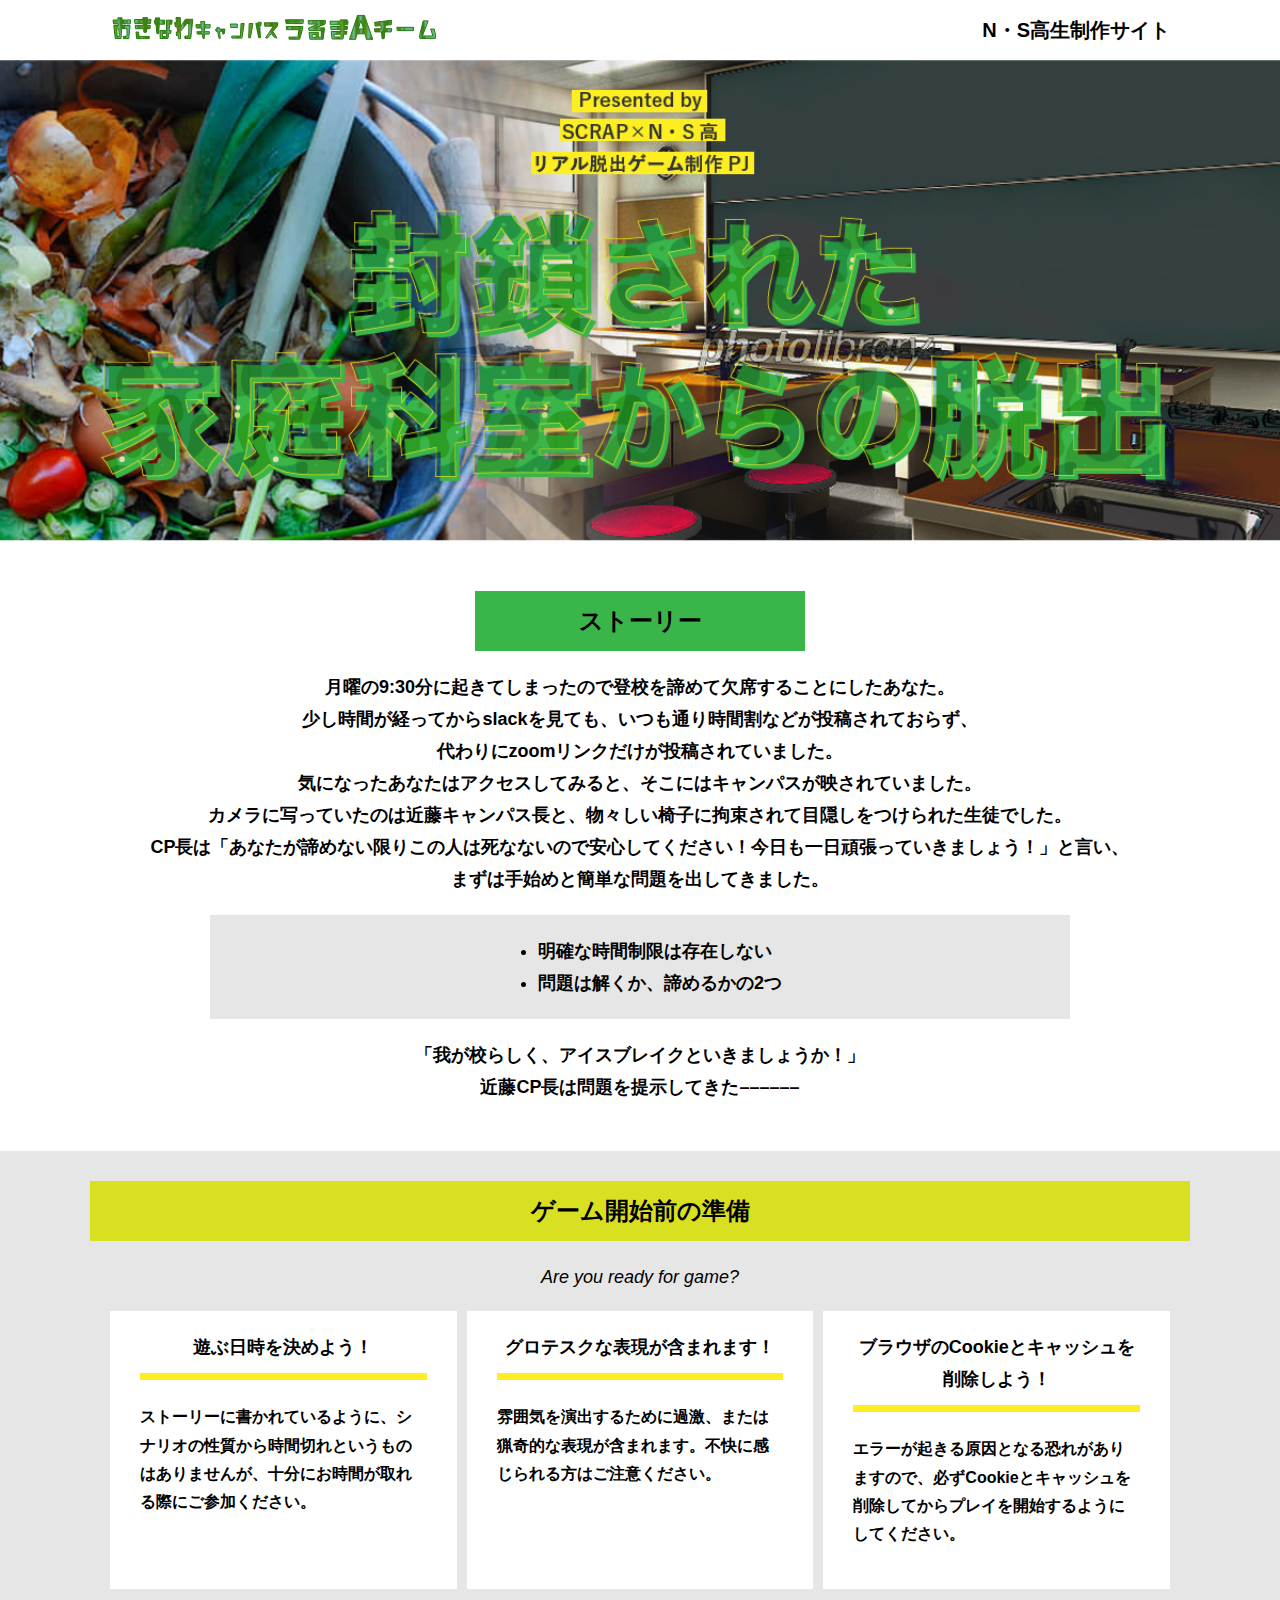
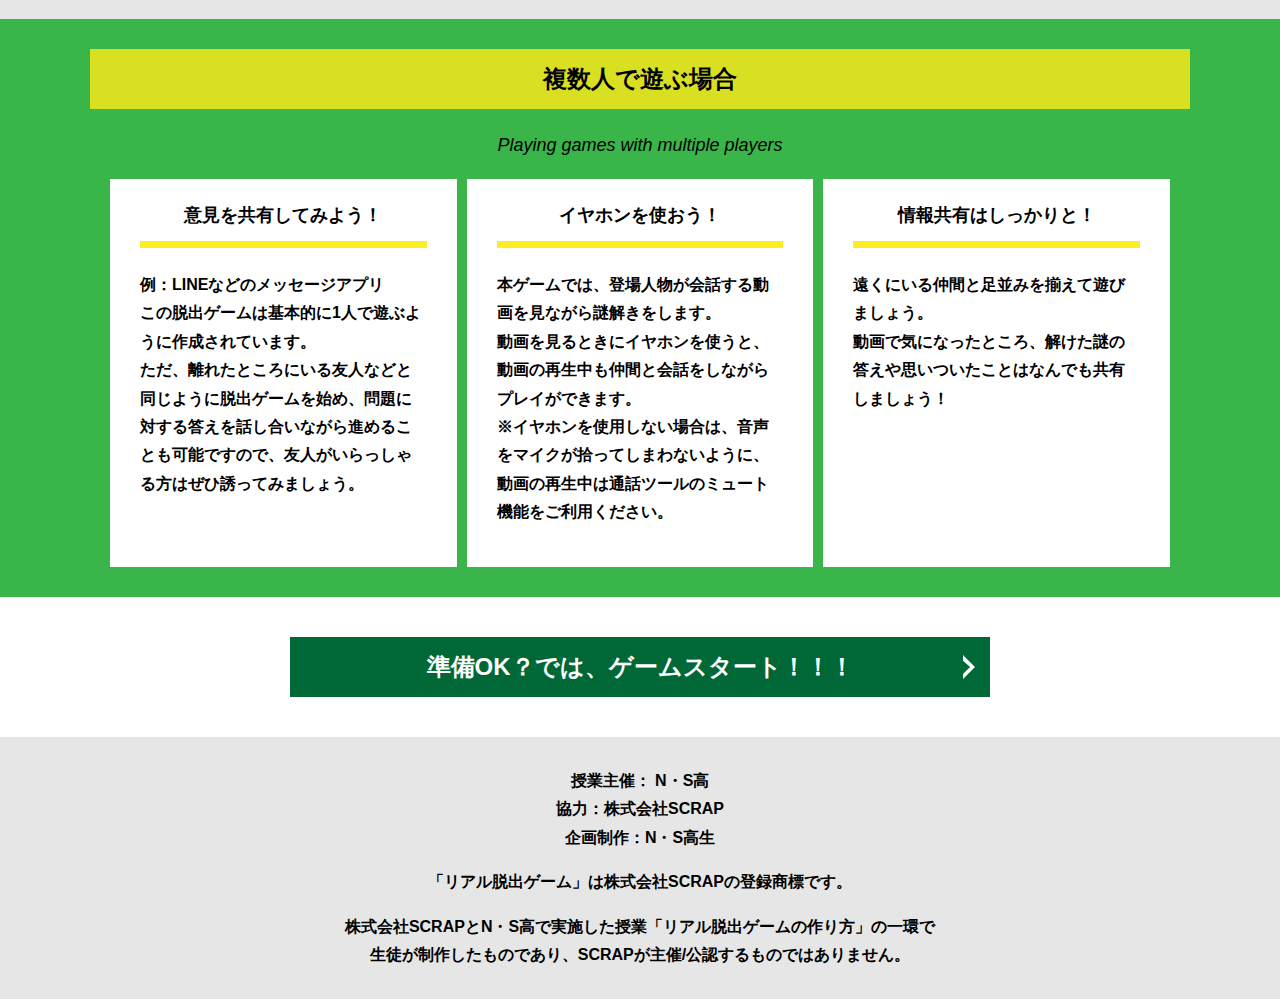
==== index.html @ 8af7d834 "Add files via upload" ====
<!DOCTYPE html>
<html lang="ja">
<head>
  <meta charset="UTF-8">
  <meta http-equiv="X-UA-Compatible" content="IE=edge">
  <meta name="viewport" content="width=device-width, initial-scale=1.0">
  <title>SHOW │ Project N</title>
  <link rel="stylesheet" href="assets/css/normalize.css">
  <link rel="stylesheet" href="assets/css/style.css">
</head>
<body>
  <svg width="0" height="0" class="hidden">
    <symbol xmlns="http://www.w3.org/2000/svg" viewBox="0 0 12.47 24.94" id="arrow" class="arrow_svg">
      <title>arrow</title>
      <polygon points="0 24.94 0 19.66 7.35 12.47 0 5.92 0 0 12.47 12.47 0 24.94"/>
    </symbol>
  </svg>
  <header class="header">
    <div class="container">
      <div class="header__logo"><img src="assets/images/logo.svg" alt="チームロゴ"></div>
      <div class="header__name">N・S高生制作サイト</div>
    </div>
  </header>
  <main class="main index-page">
    <!-- タイトルエリア　ここから -->
    <h1 class="main-title"><img src="assets/images/top-image.png" alt="Presented by SCRAP×N・S高リアル脱出ゲーム制作PJ 封鎖された家庭科室からの脱出"></h1>
    <!-- タイトルエリア　ここまで -->
    <section class="section section--story">
      <div class="container">
        <h2 class="section-title section-title--keycolor section-title--story">ストーリー</h2>
        <div class="story">
          <p class="text-center">月曜の9:30分に起きてしまったので登校を諦めて欠席することにしたあなた。<br>
            少し時間が経ってからslackを見ても、いつも通り時間割などが投稿されておらず、<br>
            代わりにzoomリンクだけが投稿されていました。<br>
            気になったあなたはアクセスしてみると、そこにはキャンパスが映されていました。<br>
            カメラに写っていたのは近藤キャンパス長と、物々しい椅子に拘束されて目隠しをつけられた生徒でした。<br>
            CP長は「あなたが諦めない限りこの人は死なないので安心してください！今日も一日頑張っていきましょう！」と言い、<br>
            まずは手始めと簡単な問題を出してきました。</p>
          <div class="story__note__outer bg-color--gray">
            <ul class="story__note">
              <li>明確な時間制限は存在しない</li>
              <li>問題は解くか、諦めるかの2つ</li>
            </ul>
          </div>
          <p class="text-center">「我が校らしく、アイスブレイクといきましょうか！」<br>
            近藤CP長は問題を提示してきた––––––</p>
        </div>
      </div>
    </section>
    <section class="section bg-color--gray">
      <div class="container">
        <h2 class="section-title">ゲーム開始前の準備</h2>
        <p class="font-eng text-center">Are you ready for game?</p>
        <!--
          class名"row"内のclass名"column"が横並びになります。
          改行する場合は以下のように追加してください。
          <div class="row">
            <div class="column">
              ～ 内容 ～
            </div>
          </div>
        -->
        <div class="row">
          <div class="column">
            <div class="card">
              <h3 class="card__title">遊ぶ日時を決めよう！</h3>
              <p class="card__content">ストーリーに書かれているように、シナリオの性質から時間切れというものはありませんが、十分にお時間が取れる際にご参加ください。</p>
            </div>
          </div>
          <div class="column">
            <div class="card">
              <h3 class="card__title">グロテスクな表現が含まれます！</h3>
              <p class="card__content">雰囲気を演出するために過激、または猟奇的な表現が含まれます。不快に感じられる方はご注意ください。</p>
            </div>
          </div>
          <div class="column">
            <div class="card">
              <h3 class="card__title">ブラウザのCookieとキャッシュを<br>削除しよう！</h3>
              <p class="card__content">エラーが起きる原因となる恐れがありますので、必ずCookieとキャッシュを削除してからプレイを開始するようにしてください。</p>
            </div>
          </div>
        </div>
      </div>
    </section>
    <section class="section bg-color--keycolor">
      <div class="container">
        <h2 class="section-title">複数人で遊ぶ場合</h2>
        <p class="font-eng text-center">Playing games with multiple players</p>
        <div class="row">
          <div class="column">
            <div class="card">
              <h3 class="card__title">意見を共有してみよう！</h3>
              <p class="card__content">例：LINEなどのメッセージアプリ<br>
                この脱出ゲームは基本的に1人で遊ぶように作成されています。<br>
                ただ、離れたところにいる友人などと同じように脱出ゲームを始め、問題に対する答えを話し合いながら進めることも可能ですので、友人がいらっしゃる方はぜひ誘ってみましょう。</p>
            </div>
          </div>
          <div class="column">
            <div class="card">
              <h3 class="card__title">イヤホンを使おう！</h3>
              <p class="card__content">本ゲームでは、登場人物が会話する動画を見ながら謎解きをします。<br>
                動画を見るときにイヤホンを使うと、動画の再生中も仲間と会話をしながらプレイができます。<br>
                ※イヤホンを使用しない場合は、音声をマイクが拾ってしまわないように、動画の再生中は通話ツールのミュート機能をご利用ください。</p>
            </div>
          </div>
          <div class="column">
            <div class="card">
              <h3 class="card__title">情報共有はしっかりと！</h3>
              <p class="card__content">遠くにいる仲間と足並みを揃えて遊びましょう。<br>
                動画で気になったところ、解けた謎の答えや思いついたことはなんでも共有しましょう！</p>
            </div>
          </div>
        </div>
      </div>
    </section>
    <section class="section">
      <div class="container">
        <a class="btn" href="main.html">準備OK？では、ゲームスタート！！！<svg class="btn__arrow"><use xlink:href="#arrow"></use></svg></a>
      </div>
    </section>
  </main>
  <footer class="footer section bg-color--gray">
    <div class="container">
      <p class="text-center">授業主催： N・S高<br>協力：株式会社SCRAP<br>企画制作：N・S高生</p>
      <p class="text-center">「リアル脱出ゲーム」は株式会社SCRAPの登録商標です。</p>
      <p class="text-center">株式会社SCRAPとN・S高で実施した授業「リアル脱出ゲームの作り方」の一環で<br>生徒が制作したものであり、SCRAPが主催/公認するものではありません。</p>
    </div>
  </footer>
</body>
</html>
---- assets/css/style.css ----
@charset "UTF-8";
/****************************
 * 共通CSSのテンプレートです。
*****************************/
*,
*::before,
*::after {
  -webkit-box-sizing: border-box;
          box-sizing: border-box;
}

html {
  font-size: 18px;
  -webkit-box-sizing: border-box;
          box-sizing: border-box;
}

body {
  overflow-x: hidden;
  font-family: "游ゴシック体", "Yu Gothic", YuGothic, "ヒラギノ角ゴ Pro", "Hiragino Kaku Gothic Pro", "メイリオ", "Meiryo", sans-serif;
  font-size: 18px;
  line-height: 1.77778;
  font-weight: bold;
  text-decoration: none;
  border: none;
  list-style: none;
  color: #000;
  margin: 0;
}

img {
  width: 100%;
}

figure {
  margin: 0;
}

figcaption {
  margin-top: 30px;
  font-size: 14px;
}

@media screen and (max-width: 767px) {
  figcaption {
    font-size: 13px;
  }
}

input[type=text] {
  font-size: 18px;
  border: none;
  padding: 25px 35px;
  display: block;
  margin: 0 auto;
  max-width: 580px;
  width: 100%;
}

::-webkit-input-placeholder {
  color: #999;
}

:-ms-input-placeholder {
  color: #999;
}

::-ms-input-placeholder {
  color: #999;
}

::placeholder {
  color: #999;
}

button {
  cursor: pointer;
  display: block;
  border: none;
  margin: 0 auto;
  background-color: #006837;
  color: #fff;
  width: 287px;
  height: 55px;
}

/*******************
* Layout
*******************/
.section {
  padding-top: 30px;
  padding-bottom: 30px;
}

.section--clear {
  /* ステージクリア画面 */
  position: fixed;
  display: none;
  /* 読み込み時に一瞬表示されるのを防ぐ */
  -webkit-box-pack: center;
      -ms-flex-pack: center;
          justify-content: center;
  -webkit-box-align: center;
      -ms-flex-align: center;
          align-items: center;
  top: 0;
  bottom: 0;
  left: 0;
  right: 0;
  z-index: 200;
}

.section--clear.isClear {
  display: -webkit-box;
  display: -ms-flexbox;
  display: flex;
}

.container {
  width: 1100px;
  padding-left: 20px;
  padding-right: 20px;
  margin: 0 auto;
}

@media screen and (max-width: 1100px) {
  .container {
    width: calc(100% - 40px);
  }
}

.row {
  display: -webkit-box;
  display: -ms-flexbox;
  display: flex;
  -ms-flex-line-pack: stretch;
      align-content: stretch;
  gap: 10px;
}

.row + .row {
  margin-top: 20px;
}

.column {
  width: 100%;
}

.card {
  background-color: #fff;
  margin-bottom: 20px;
  height: 100%;
}

.card__title {
  font-size: 18px;
  text-align: center;
  margin: 0;
  padding: 20px 30px;
  position: relative;
  cursor: pointer;
}

.card__content {
  -webkit-transition: all 0.3s;
  transition: all 0.3s;
  font-size: 16px;
  padding: 20px 30px;
  margin: 0;
  position: relative;
}

.card__content::before {
  display: block;
  content: '';
  width: calc(100% - 60px);
  height: 7px;
  background-color: #fcee21;
  position: absolute;
  top: -10px;
  left: 30px;
}

.hint-page .card {
  height: auto;
}

.hint-page .card__content {
  display: none;
  text-align: center;
}

.hint-page .card__arrow {
  position: absolute;
  top: calc(50% - 12px);
  right: 45px;
  -webkit-transform: rotate(90deg);
          transform: rotate(90deg);
  -webkit-transition: all 0.3s;
  transition: all 0.3s;
  fill: #009245;
  width: 12px;
  height: 24px;
}

.hint-page .card.is-open .card__content {
  display: block;
}

.hint-page .card.is-open .card__arrow {
  -webkit-transform: rotate(-90deg);
          transform: rotate(-90deg);
}

.box {
  padding: 35px 30px;
}

.youtube {
  position: relative;
  width: 100%;
  padding-top: 56.25%;
}

.youtube iframe {
  position: absolute;
  top: 0;
  left: 0;
  width: 100%;
  height: 100%;
}

.youtube__container {
  max-width: 800px;
  margin: 0 auto;
}

/*********************
* Color
*********************/
.bg-color--keycolor {
  background-color: #39b54a;
}

.bg-color--subcolor {
  background-color: #d9e021;
}

.bg-color--gray {
  background-color: #e6e6e6;
}

/*********************
* title
**********************/
.main-title {
  margin: 0;
}

.sub-title {
  text-align: center;
  font-size: 18px;
  line-height: 1.66667;
}

.sub-title__bg {
  background-color: #fcee21;
  padding-left: 1rem;
  padding-right: 1rem;
}

.section-title {
  font-size: 24px;
  line-height: 1.75;
  text-align: center;
  padding: 9px 20px;
  background-color: #d9e021;
  margin: 0 -20px 20px -20px;
}

.section-title__stage {
  display: inline-block;
  margin-right: 2rem;
}

.section-title--keycolorlight {
  background-color: #8cc63f;
}

.section-title--keycolorlight .section-title__stage {
  color: #fff;
}

.section-title--keycolor {
  background-color: #39b54a;
}

.section-title--story {
  width: 330px;
  margin: 0 auto 20px;
}

.section-title--border {
  position: relative;
  font-size: 30px;
  text-align: center;
  line-height: 1.06667;
  margin: 0;
  padding-bottom: 15px;
  color: #006837;
}

.section-title--border::after {
  position: absolute;
  bottom: 0;
  left: calc(50% - 95px);
  display: block;
  content: '';
  background-color: #fff;
  height: 2.6px;
  width: 190px;
}

/******************
* text
******************/
.font-eng {
  font-style: italic;
  font-weight: normal;
}

/*************************
* Button
*************************/
.btn {
  display: block;
  text-decoration: none;
  cursor: pointer;
  background-color: #006837;
  color: #fff;
  font-size: 24px;
  line-height: 1.54167;
  text-align: center;
  padding: 11.5px;
  width: calc(100% - 40px);
  max-width: 700px;
  margin: 10px auto;
  position: relative;
}

.btn:hover {
  opacity: 0.7;
}

.btn__arrow {
  position: absolute;
  top: calc(50% - 12px);
  right: 15px;
  fill: #fff;
  width: 12px;
  height: 24px;
}

/****************
* header
*****************/
.header {
  background-color: #fff;
  height: 60px;
}

.header .container {
  display: -webkit-box;
  display: -ms-flexbox;
  display: flex;
  -webkit-box-pack: justify;
      -ms-flex-pack: justify;
          justify-content: space-between;
  -webkit-box-align: center;
      -ms-flex-align: center;
          align-items: center;
  height: 100%;
}

.header__logo {
  width: 330px;
  height: 42px;
}

.header__name {
  font-size: 20px;
  line-height: 1.1;
}

.footer {
  font-size: 16px;
}

.footer p:first-child {
  margin-top: 0;
}

.footer p:last-child {
  margin-bottom: 0;
}

/********************
* main
********************/
.story__note {
  margin: 0;
}

.story__note__outer {
  width: 860px;
  display: -webkit-box;
  display: -ms-flexbox;
  display: flex;
  padding: 20px;
  margin: 20px auto;
  -webkit-box-pack: center;
      -ms-flex-pack: center;
          justify-content: center;
}

@media screen and (max-width: 940px) {
  .story__note__outer {
    width: 100%;
  }
}

.stage-column__container + .stage-column__container {
  border-top: 2px solid #fff;
}

.answer {
  font-size: 18px;
  margin-bottom: 20px;
  line-height: 80px;
  word-spacing: 20px;
}

.err-message {
  color: #c1272d;
  font-size: 18px;
  text-align: center;
}

.link-hint {
  text-align: center;
  display: block;
  margin-top: 20px;
}

.clear-message {
  background-color: #d9e021;
  padding: 30px 30px 60px;
  position: relative;
}

.clear-message__title {
  position: relative;
  display: block;
  text-align: center;
  color: #006837;
  font-size: 30px;
  padding-bottom: 10px;
  margin-bottom: 35px;
}

.clear-message__title::after {
  content: '';
  position: absolute;
  display: block;
  width: 183px;
  height: 2px;
  background-color: #fff;
  bottom: 0;
  left: calc(50% - (183px/2));
}

.clear-message__content {
  text-align: center;
}

.clear-message__btn {
  position: absolute;
  bottom: -30px;
  left: calc(50% - 144px);
  width: 288px;
  margin: 0;
}

/********************
* Utility
********************/
.text-center {
  text-align: center;
}

.text-left {
  text-align: left;
}

.text-right {
  text-align: right;
}

.hidden {
  display: none;
}
/*# sourceMappingURL=style.css.map */
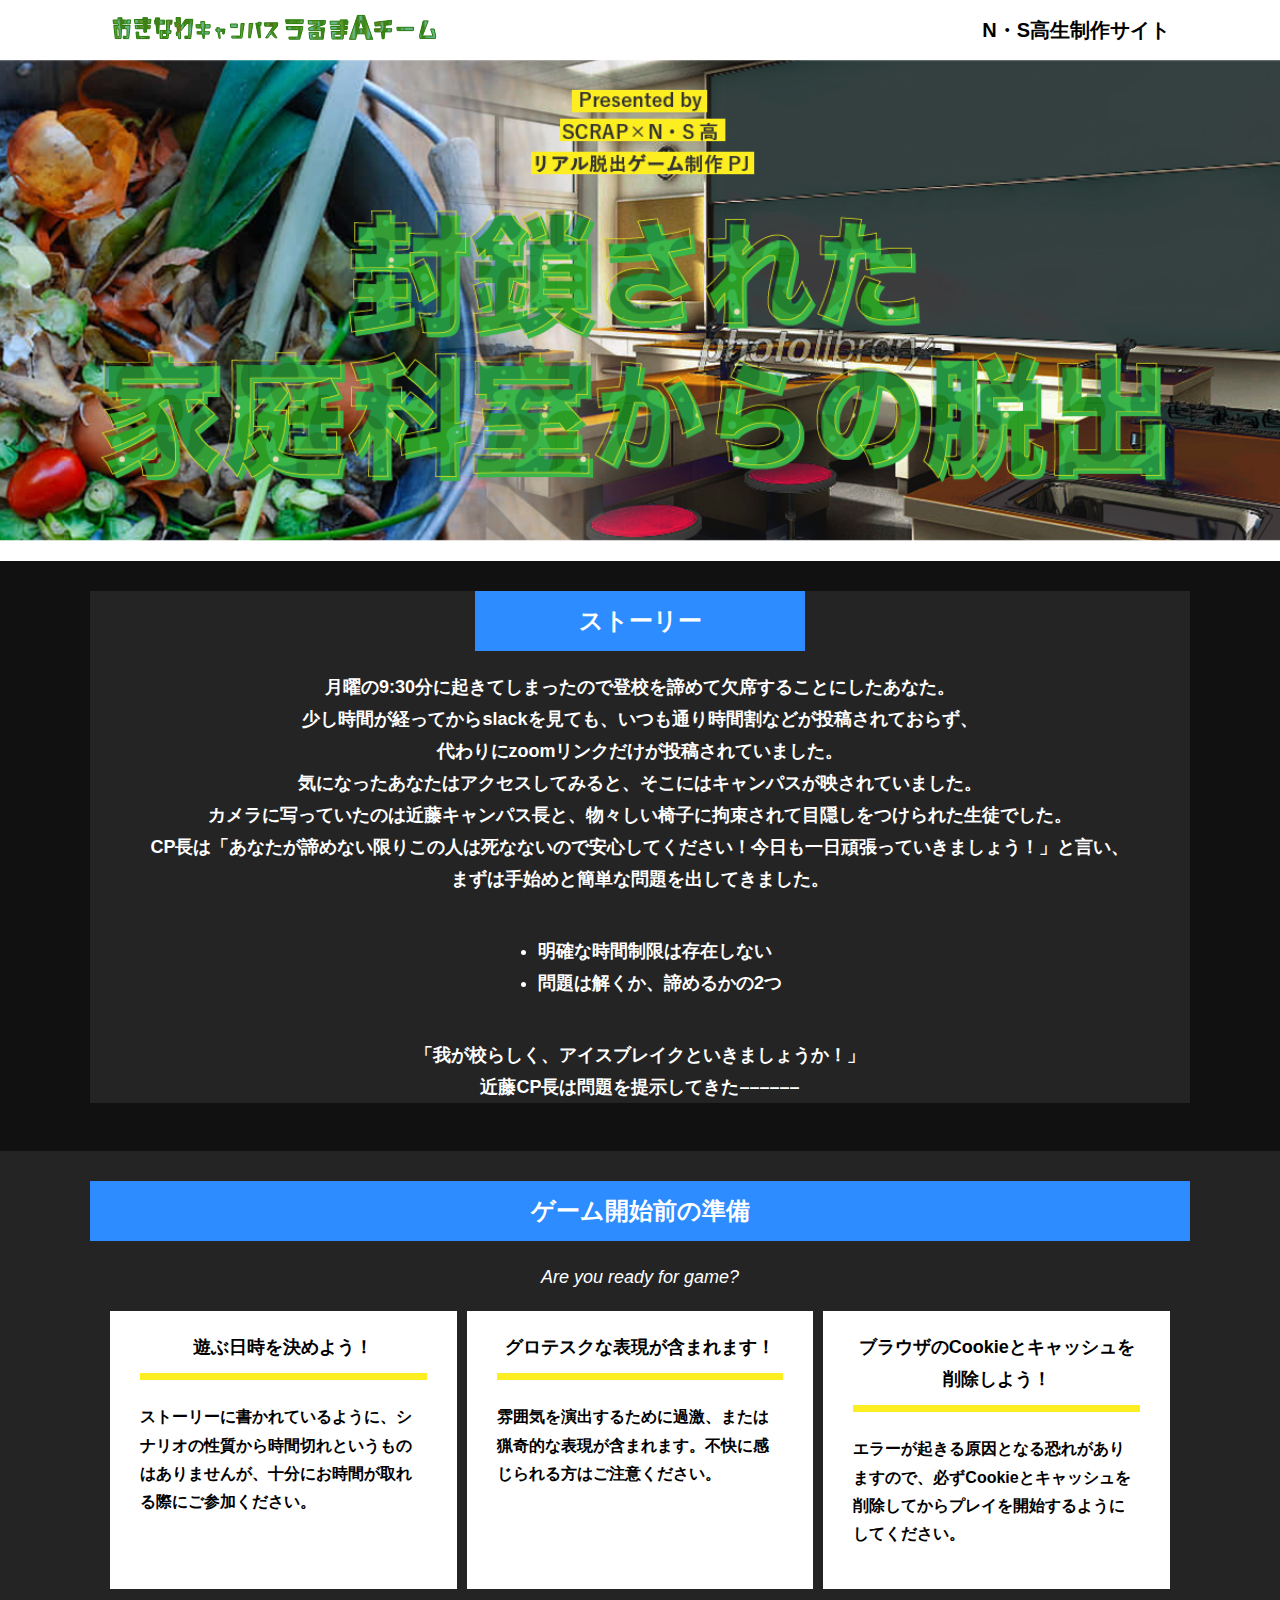
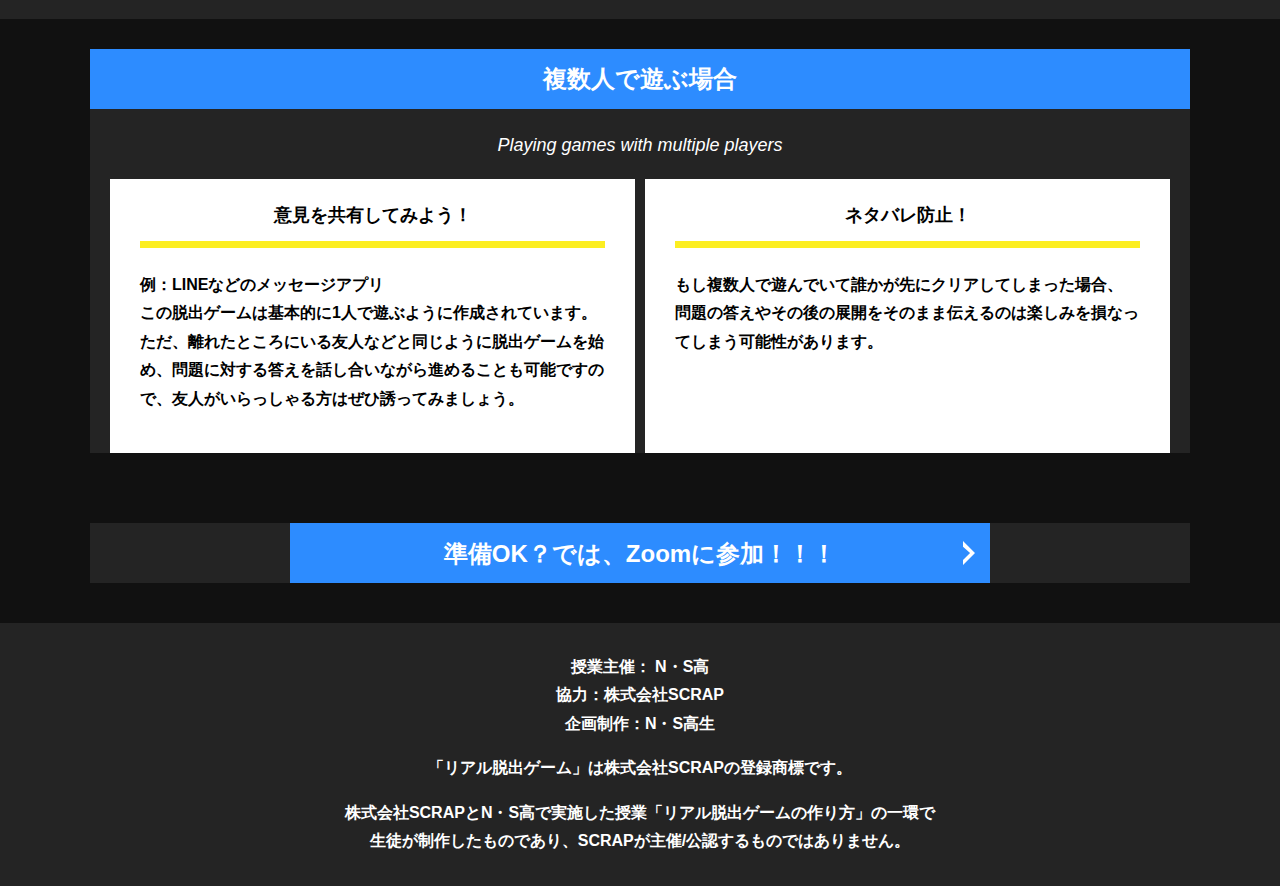
==== commit e382c744: "Update index.html" ====
--- a/index.html
+++ b/index.html
@@ -97,17 +97,9 @@
           </div>
           <div class="column">
             <div class="card">
-              <h3 class="card__title">イヤホンを使おう！</h3>
-              <p class="card__content">本ゲームでは、登場人物が会話する動画を見ながら謎解きをします。<br>
-                動画を見るときにイヤホンを使うと、動画の再生中も仲間と会話をしながらプレイができます。<br>
-                ※イヤホンを使用しない場合は、音声をマイクが拾ってしまわないように、動画の再生中は通話ツールのミュート機能をご利用ください。</p>
-            </div>
-          </div>
-          <div class="column">
-            <div class="card">
-              <h3 class="card__title">情報共有はしっかりと！</h3>
-              <p class="card__content">遠くにいる仲間と足並みを揃えて遊びましょう。<br>
-                動画で気になったところ、解けた謎の答えや思いついたことはなんでも共有しましょう！</p>
+              <h3 class="card__title">ネタバレ防止！</h3>
+              <p class="card__content">もし複数人で遊んでいて誰かが先にクリアしてしまった場合、<br>
+                問題の答えやその後の展開をそのまま伝えるのは楽しみを損なってしまう可能性があります。</p>
             </div>
           </div>
         </div>
@@ -115,7 +107,7 @@
     </section>
     <section class="section">
       <div class="container">
-        <a class="btn" href="main.html">準備OK？では、ゲームスタート！！！<svg class="btn__arrow"><use xlink:href="#arrow"></use></svg></a>
+        <a class="btn" href="main.html">準備OK？では、Zoomに参加！！！<svg class="btn__arrow"><use xlink:href="#arrow"></use></svg></a>
       </div>
     </section>
   </main>
--- a/assets/css/style.css
+++ b/assets/css/style.css
@@ -78,7 +78,7 @@
   display: block;
   border: none;
   margin: 0 auto;
-  background-color: #006837;
+  background-color: #2d8cff;
   color: #fff;
   width: 287px;
   height: 55px;
@@ -88,6 +88,7 @@
 * Layout
 *******************/
 .section {
+  background-color: #111111;
   padding-top: 30px;
   padding-bottom: 30px;
 }
@@ -117,6 +118,8 @@
 }
 
 .container {
+  background-color: #242424;
+  color: white;
   width: 1100px;
   padding-left: 20px;
   padding-right: 20px;
@@ -143,6 +146,7 @@
 }
 
 .column {
+  color: black;
   width: 100%;
 }
 
@@ -239,15 +243,15 @@
 * Color
 *********************/
 .bg-color--keycolor {
-  background-color: #39b54a;
+  background-color: #111111;
 }
 
 .bg-color--subcolor {
-  background-color: #d9e021;
+  background-color: #2d8cff;
 }
 
 .bg-color--gray {
-  background-color: #e6e6e6;
+  background-color: #242424;
 }
 
 /*********************
@@ -270,11 +274,12 @@
 }
 
 .section-title {
+  
   font-size: 24px;
   line-height: 1.75;
   text-align: center;
   padding: 9px 20px;
-  background-color: #d9e021;
+  background-color: #2d8cff;
   margin: 0 -20px 20px -20px;
 }
 
@@ -284,7 +289,7 @@
 }
 
 .section-title--keycolorlight {
-  background-color: #8cc63f;
+  background-color: #2d8cff;
 }
 
 .section-title--keycolorlight .section-title__stage {
@@ -292,7 +297,7 @@
 }
 
 .section-title--keycolor {
-  background-color: #39b54a;
+  background-color: #2d8cff;
 }
 
 .section-title--story {
@@ -307,7 +312,7 @@
   line-height: 1.06667;
   margin: 0;
   padding-bottom: 15px;
-  color: #006837;
+  color: white;
 }
 
 .section-title--border::after {
@@ -336,7 +341,7 @@
   display: block;
   text-decoration: none;
   cursor: pointer;
-  background-color: #006837;
+  background-color: #2d8cff;
   color: #fff;
   font-size: 24px;
   line-height: 1.54167;
@@ -370,6 +375,8 @@
 }
 
 .header .container {
+  color: black;
+  background-color: white;
   display: -webkit-box;
   display: -ms-flexbox;
   display: flex;
@@ -447,13 +454,14 @@
 }
 
 .link-hint {
+  color: #0865cc;
   text-align: center;
   display: block;
   margin-top: 20px;
 }
 
 .clear-message {
-  background-color: #d9e021;
+  background-color: #ffffff;
   padding: 30px 30px 60px;
   position: relative;
 }
@@ -462,7 +470,7 @@
   position: relative;
   display: block;
   text-align: center;
-  color: #006837;
+  color: #000000;
   font-size: 30px;
   padding-bottom: 10px;
   margin-bottom: 35px;
@@ -480,6 +488,7 @@
 }
 
 .clear-message__content {
+  color: black;
   text-align: center;
 }
 
@@ -509,4 +518,4 @@
 .hidden {
   display: none;
 }
-/*# sourceMappingURL=style.css.map */+/*# sourceMappingURL=style.css.map */
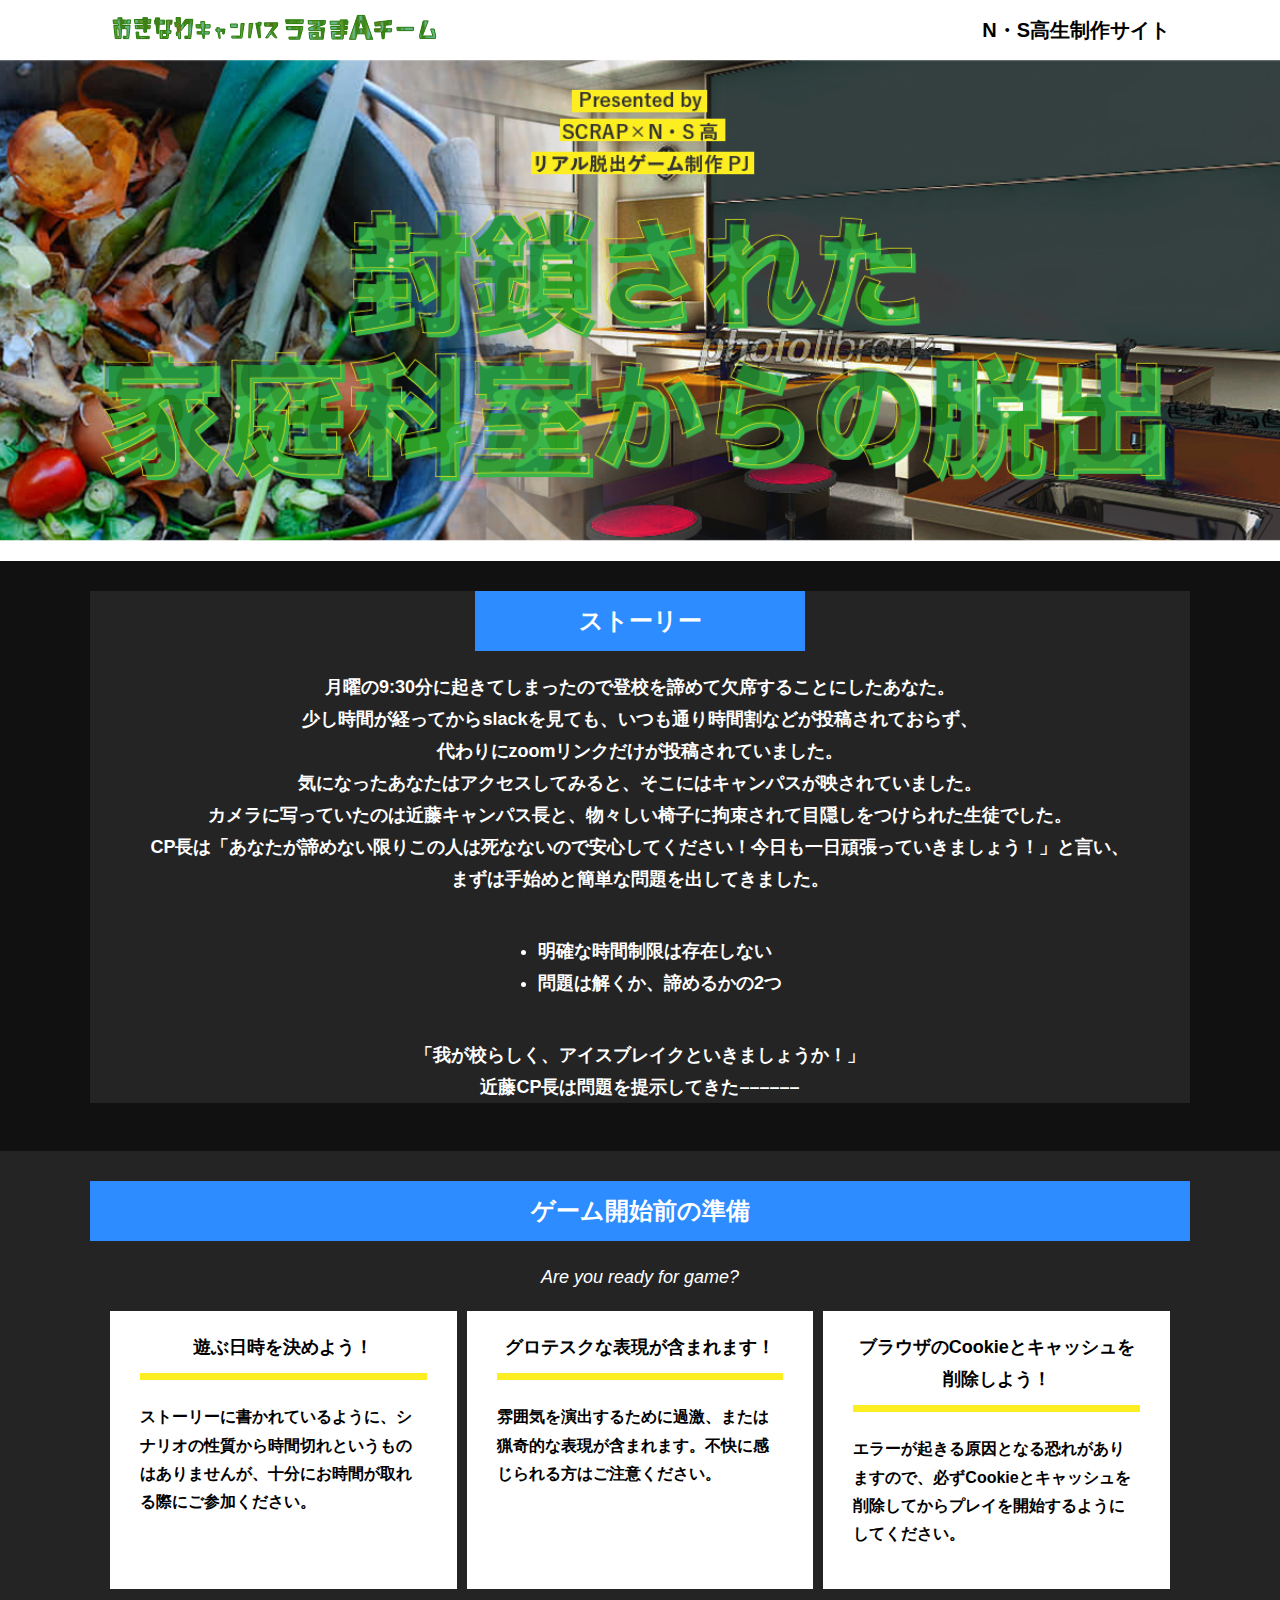
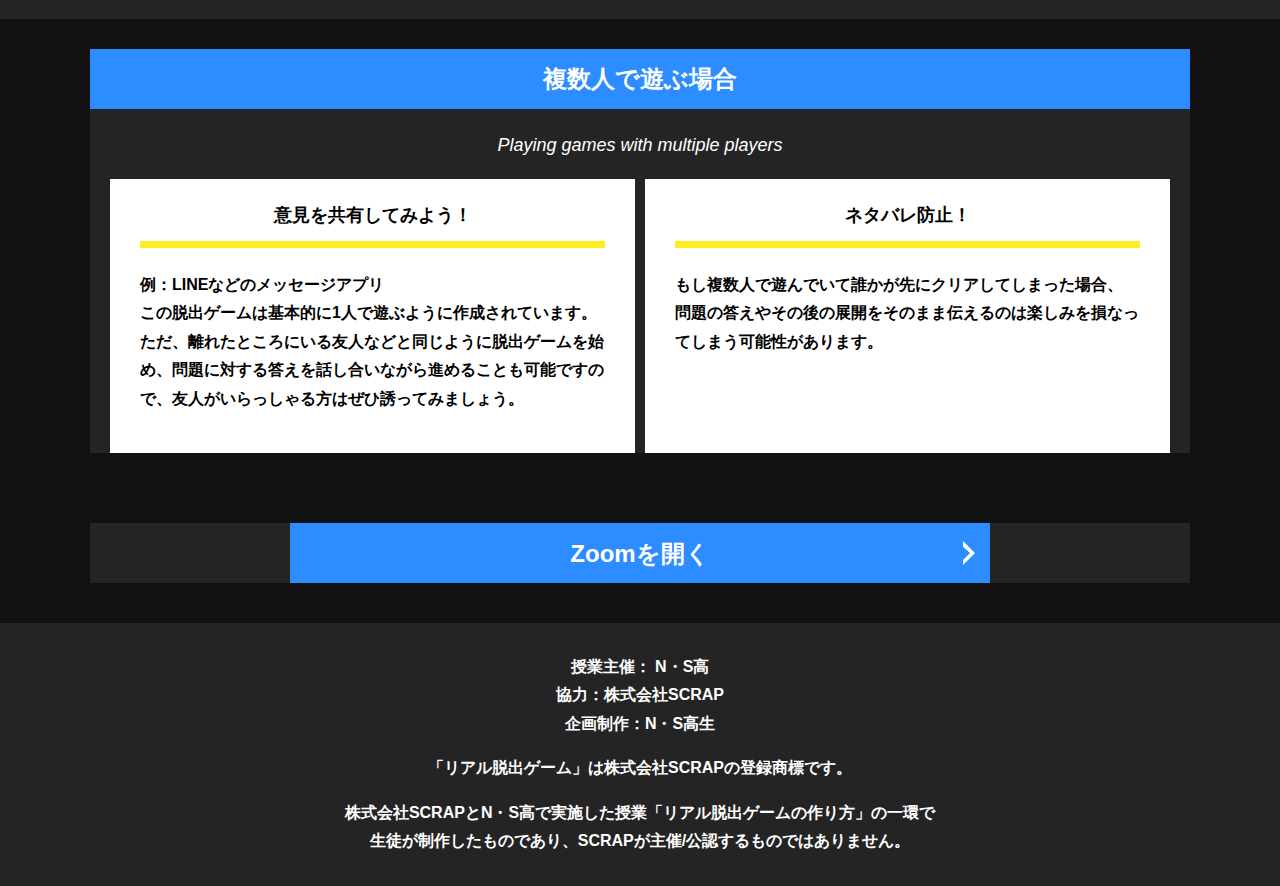
==== commit 228a3f38: "Update index.html" ====
--- a/index.html
+++ b/index.html
@@ -107,7 +107,7 @@
     </section>
     <section class="section">
       <div class="container">
-        <a class="btn" href="main.html">準備OK？では、Zoomに参加！！！<svg class="btn__arrow"><use xlink:href="#arrow"></use></svg></a>
+        <a class="btn" href="main.html">Zoomを開く<svg class="btn__arrow"><use xlink:href="#arrow"></use></svg></a>
       </div>
     </section>
   </main>
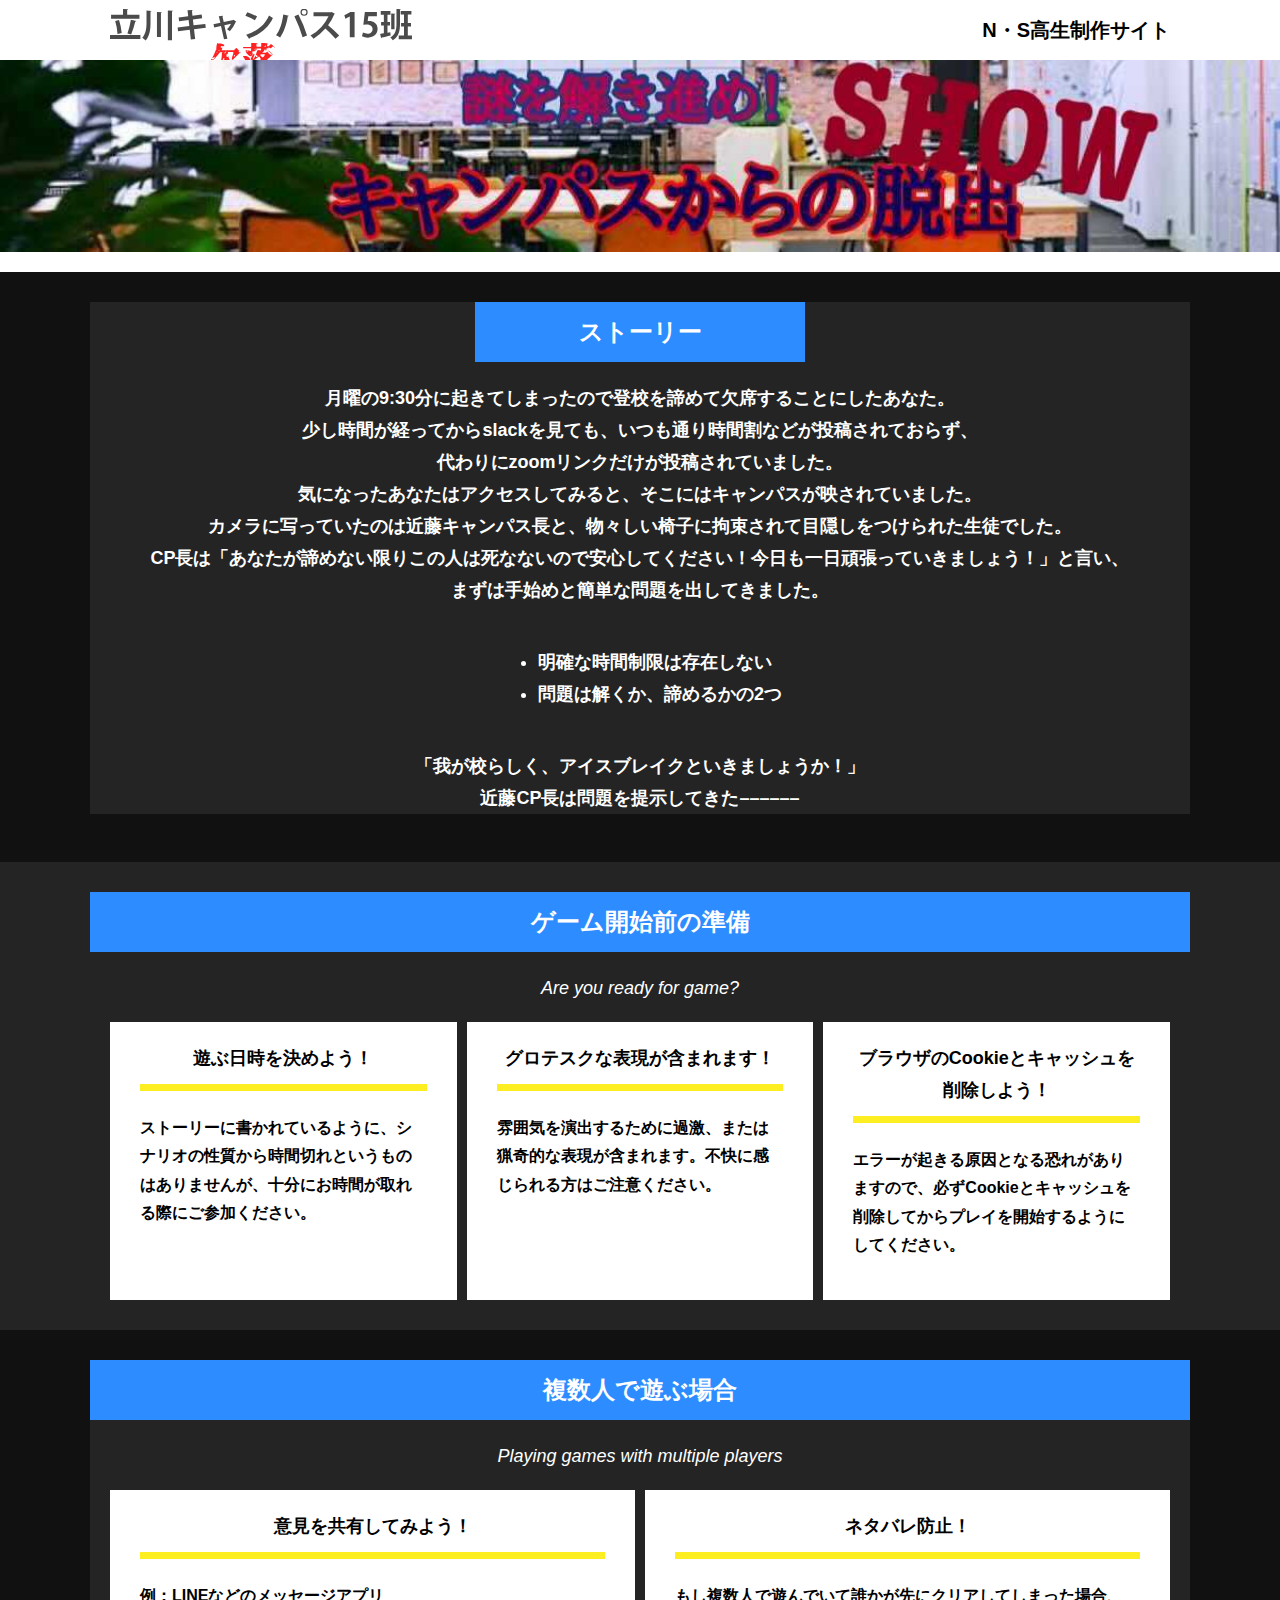
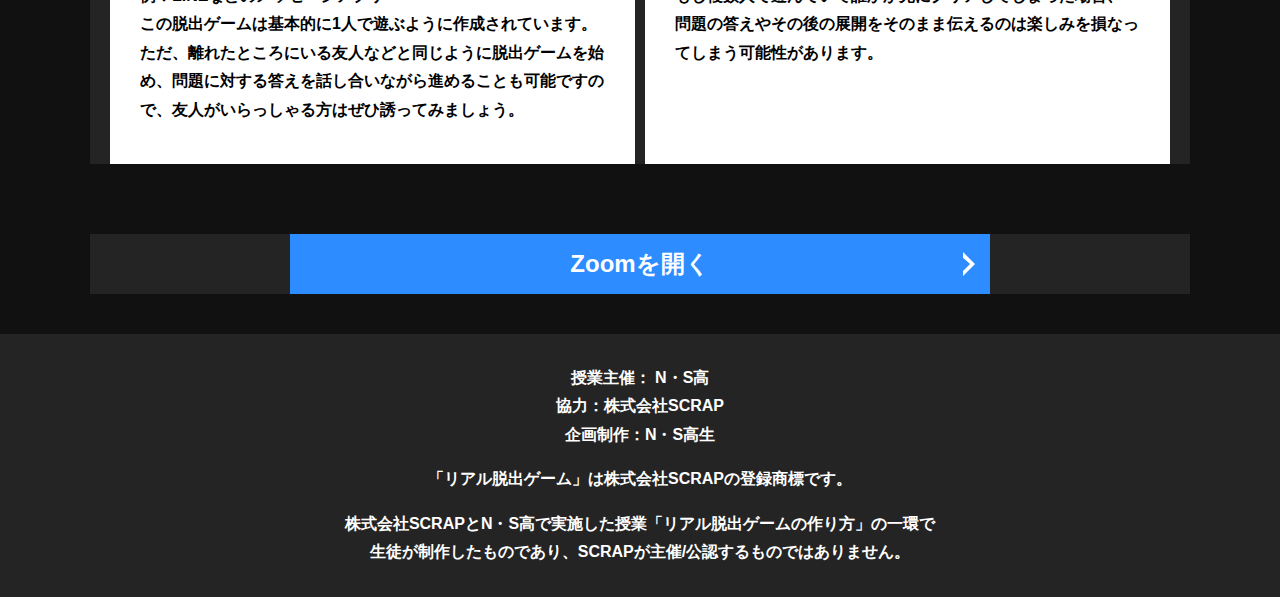
==== commit 994651f4: "Update index.html" ====
--- a/index.html
+++ b/index.html
@@ -23,7 +23,7 @@
   </header>
   <main class="main index-page">
     <!-- タイトルエリア　ここから -->
-    <h1 class="main-title"><img src="assets/images/top-image.png" alt="Presented by SCRAP×N・S高リアル脱出ゲーム制作PJ 封鎖された家庭科室からの脱出"></h1>
+    <h1 class="main-title"><img src="assets/images/main-image.png" alt="Presented by SCRAP×N・S高リアル脱出ゲーム制作PJ SHOW"></h1>
     <!-- タイトルエリア　ここまで -->
     <section class="section section--story">
       <div class="container">
--- a/assets/css/style.css
+++ b/assets/css/style.css
@@ -504,6 +504,7 @@
 * Utility
 ********************/
 .text-center {
+  color: white;
   text-align: center;
 }
 
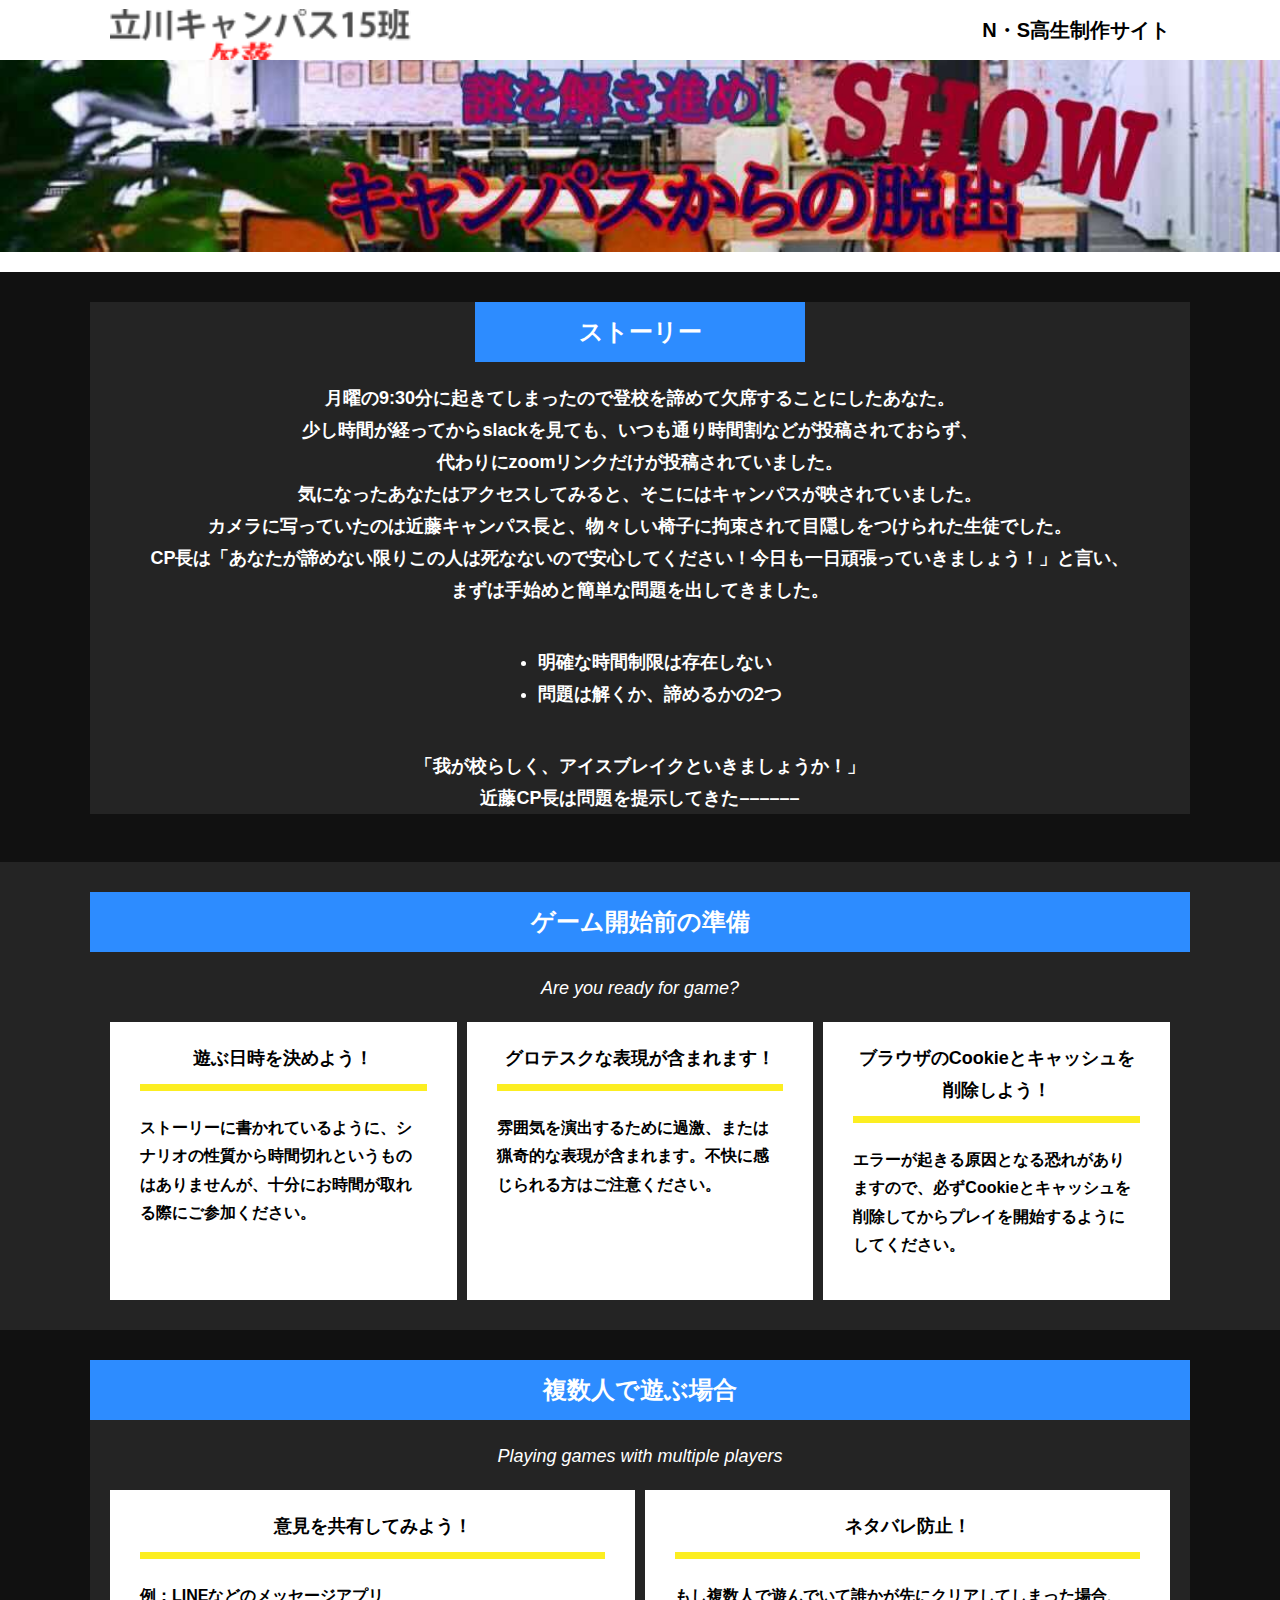
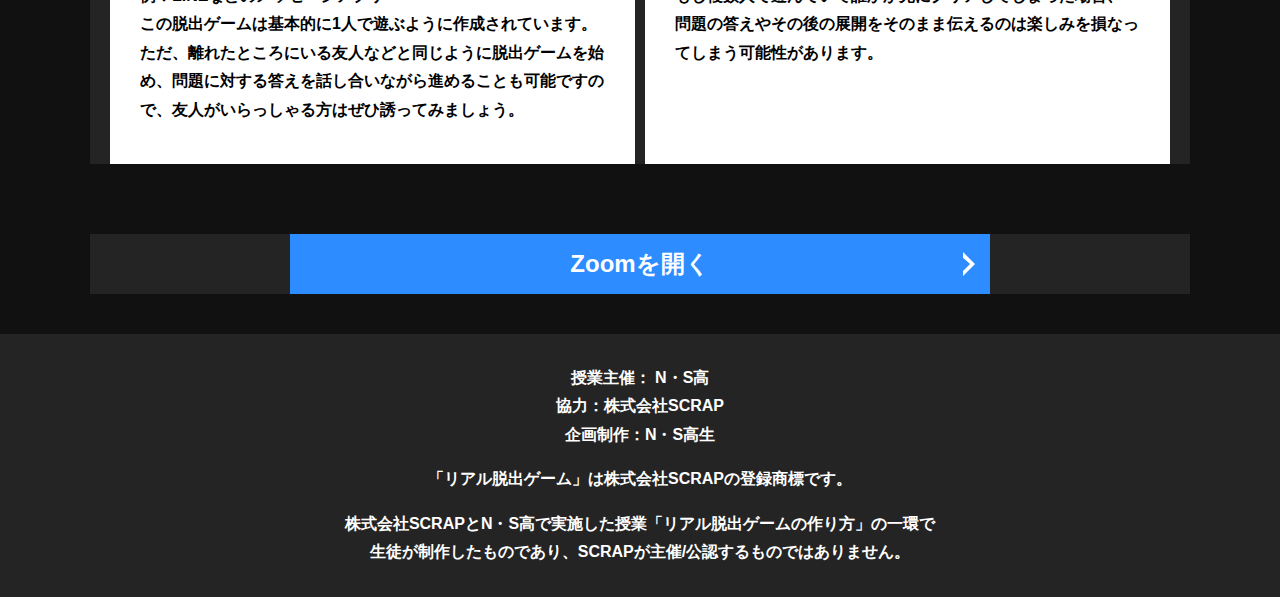
==== commit 572e3462: "Update index.html" ====
--- a/index.html
+++ b/index.html
@@ -17,7 +17,7 @@
   </svg>
   <header class="header">
     <div class="container">
-      <div class="header__logo"><img src="assets/images/logo.svg" alt="チームロゴ"></div>
+      <div class="header__logo"><img src="assets/images/logo.png" alt="チームロゴ"></div>
       <div class="header__name">N・S高生制作サイト</div>
     </div>
   </header>
